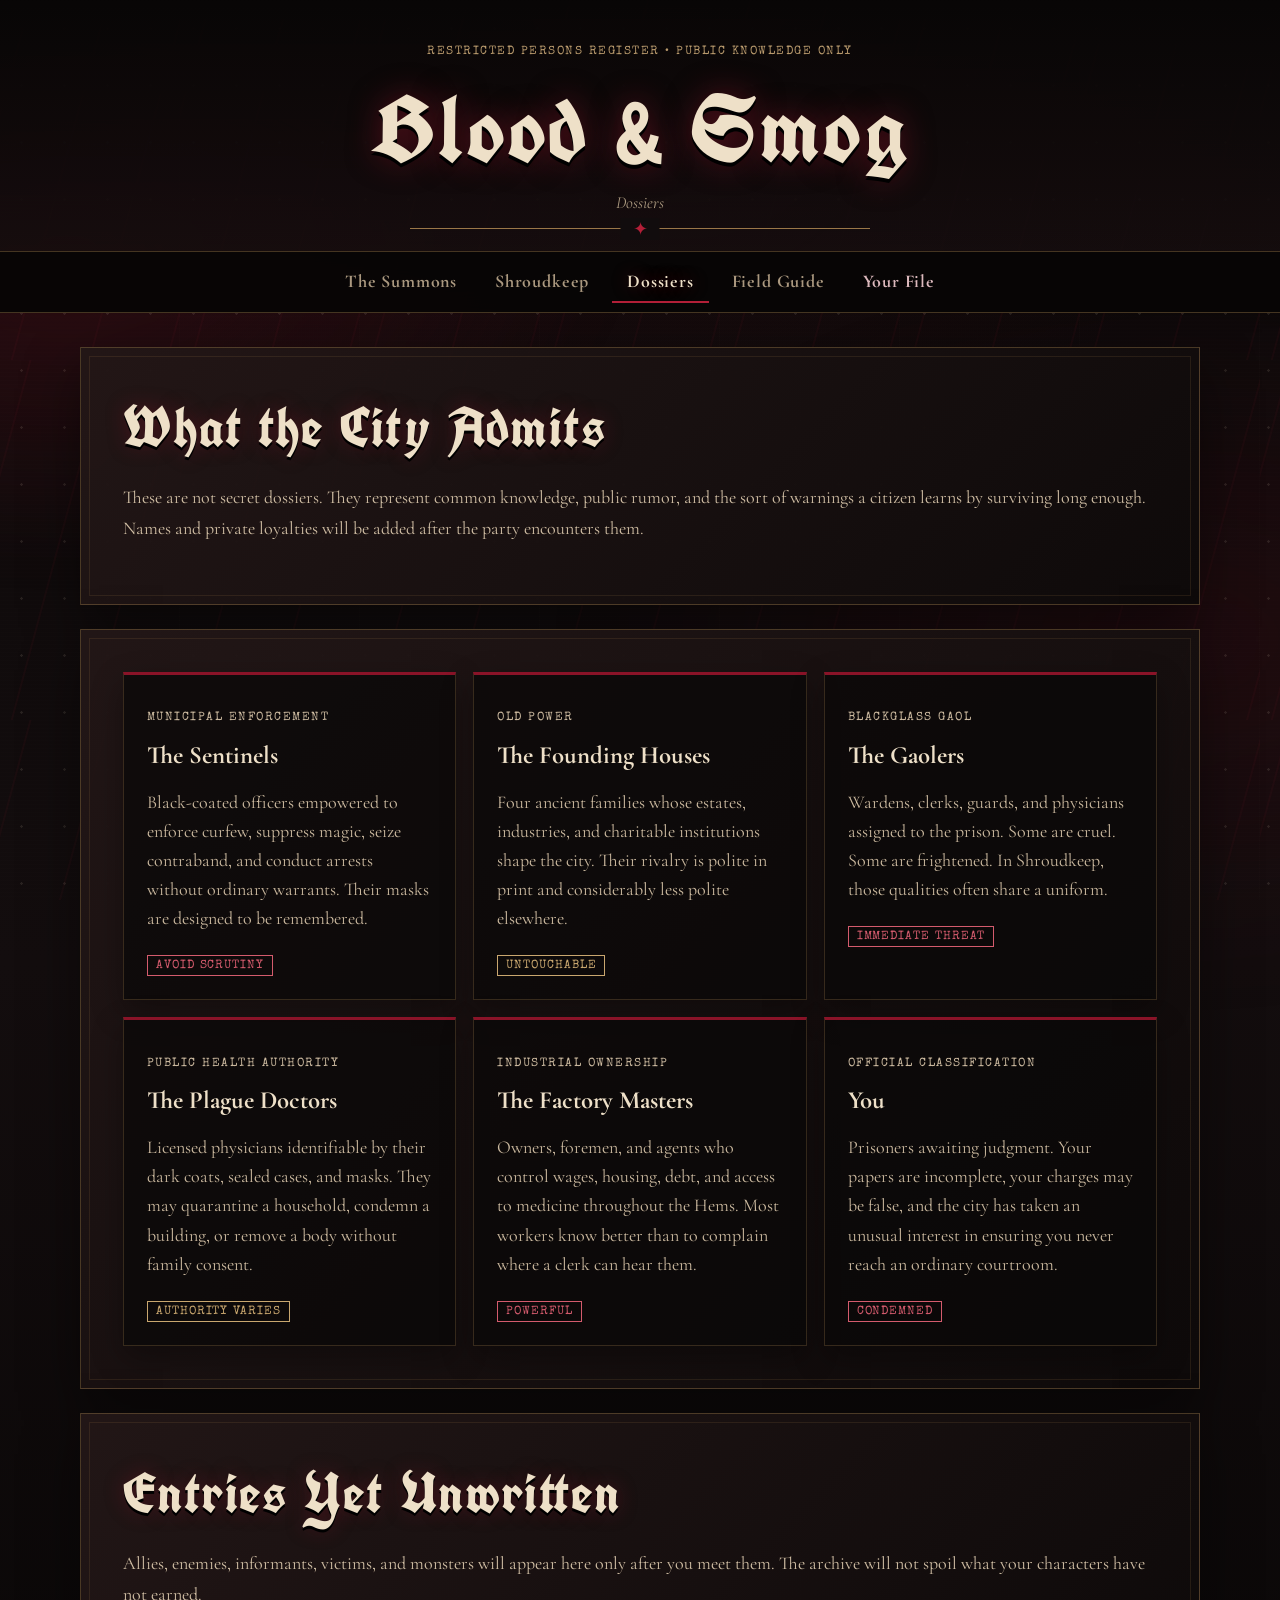
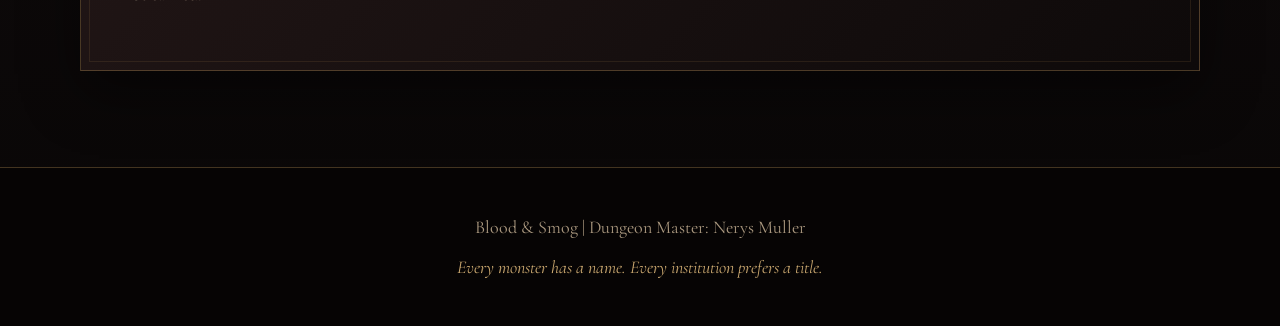
==== characters.html @ 16b52034 "Add files via upload" ====
<!doctype html>
<html lang="en"><head><meta charset="utf-8"><meta name="viewport" content="width=device-width, initial-scale=1">
<meta name="description" content="Public dossiers for Blood & Smog Session One"><title>Dossiers | Blood & Smog</title><link rel="stylesheet" href="styles.css"></head>
<body><div class="ash"></div><div class="blood-rain"></div><div class="page-transition" id="pageTransition"></div><div class="site-shell">
<header class="main-header"><p class="eyebrow">Restricted Persons Register • Public Knowledge Only</p><h1 class="title-main">Blood &amp; Smog</h1><p class="subtitle">Dossiers</p><div class="divider"></div></header>
<nav class="main-nav"><a href="home.html" class="nav-link">The Summons</a><a href="maps.html" class="nav-link">Shroudkeep</a><a href="characters.html" class="nav-link active">Dossiers</a><a href="quick-rules.html" class="nav-link">Field Guide</a><a href="players.html" class="nav-link special">Your File</a></nav>
<main class="container">
<section class="section"><h2>What the City Admits</h2><p>These are not secret dossiers. They represent common knowledge, public rumor, and the sort of warnings a citizen learns by surviving long enough. Names and private loyalties will be added after the party encounters them.</p></section>
<section class="section"><div class="dossier-grid">
<article class="dossier-card"><p class="record-label">Municipal enforcement</p><h3>The Sentinels</h3><p>Black-coated officers empowered to enforce curfew, suppress magic, seize contraband, and conduct arrests without ordinary warrants. Their masks are designed to be remembered.</p><span class="status status-danger">Avoid scrutiny</span></article>
<article class="dossier-card"><p class="record-label">Old power</p><h3>The Founding Houses</h3><p>Four ancient families whose estates, industries, and charitable institutions shape the city. Their rivalry is polite in print and considerably less polite elsewhere.</p><span class="status">Untouchable</span></article>
<article class="dossier-card"><p class="record-label">Blackglass Gaol</p><h3>The Gaolers</h3><p>Wardens, clerks, guards, and physicians assigned to the prison. Some are cruel. Some are frightened. In Shroudkeep, those qualities often share a uniform.</p><span class="status status-danger">Immediate threat</span></article>
<article class="dossier-card"><p class="record-label">Public health authority</p><h3>The Plague Doctors</h3><p>Licensed physicians identifiable by their dark coats, sealed cases, and masks. They may quarantine a household, condemn a building, or remove a body without family consent.</p><span class="status">Authority varies</span></article>
<article class="dossier-card"><p class="record-label">Industrial ownership</p><h3>The Factory Masters</h3><p>Owners, foremen, and agents who control wages, housing, debt, and access to medicine throughout the Hems. Most workers know better than to complain where a clerk can hear them.</p><span class="status status-danger">Powerful</span></article>
<article class="dossier-card"><p class="record-label">Official classification</p><h3>You</h3><p>Prisoners awaiting judgment. Your papers are incomplete, your charges may be false, and the city has taken an unusual interest in ensuring you never reach an ordinary courtroom.</p><span class="status status-danger">Condemned</span></article>
</div></section>
<section class="section"><h2>Entries Yet Unwritten</h2><p>Allies, enemies, informants, victims, and monsters will appear here only after you meet them. The archive will not spoil what your characters have not earned.</p></section>
</main>
<footer class="main-footer"><p>Blood &amp; Smog | Dungeon Master: Nerys Muller</p><p class="footer-quote">Every monster has a name. Every institution prefers a title.</p></footer></div><script src="script.js"></script></body></html>
---- styles.css ----
@import url('https://fonts.googleapis.com/css2?family=Cormorant+Garamond:ital,wght@0,400;0,500;0,600;0,700;1,400;1,600&family=Special+Elite&family=UnifrakturCook:wght@700&display=swap');

:root {
  --black: #090707;
  --coal: #151111;
  --coal-2: #211818;
  --paper: #d7c4a4;
  --paper-dim: #aa987f;
  --bone: #eee0c8;
  --blood: #8a1328;
  --blood-bright: #b31f38;
  --blood-dark: #3d0711;
  --brass: #9a7748;
  --line: rgba(154,119,72,.42);
  --shadow: rgba(0,0,0,.72);
  --content: 1120px;
}

* { box-sizing: border-box; }
html { scroll-behavior: smooth; }
body {
  margin: 0;
  min-height: 100vh;
  color: var(--paper);
  font-family: 'Cormorant Garamond', Georgia, serif;
  font-size: 18px;
  background:
    radial-gradient(circle at 50% -15%, rgba(138,19,40,.23), transparent 34%),
    linear-gradient(180deg, #0b0808 0%, #130d0e 50%, #080606 100%);
  overflow-x: hidden;
}
body::before {
  content: '';
  position: fixed;
  inset: 0;
  pointer-events: none;
  z-index: -3;
  background:
    repeating-linear-gradient(0deg, transparent 0 3px, rgba(255,255,255,.014) 4px),
    repeating-linear-gradient(90deg, transparent 0 179px, rgba(215,196,164,.025) 180px);
}
body::after {
  content: '';
  position: fixed;
  inset: -20%;
  pointer-events: none;
  z-index: -2;
  background:
    radial-gradient(ellipse at 18% 35%, rgba(138,19,40,.25), transparent 26%),
    radial-gradient(ellipse at 80% 65%, rgba(86,10,24,.22), transparent 30%),
    radial-gradient(ellipse at 52% 10%, rgba(255,255,255,.04), transparent 22%);
  filter: blur(30px);
  animation: bloodMist 20s ease-in-out infinite alternate;
}
@keyframes bloodMist { to { transform: translate3d(5%, -3%, 0) scale(1.08); } }

a { color: inherit; }
img { max-width: 100%; display: block; }
button, input, select, textarea { font: inherit; }

.site-shell { position: relative; z-index: 1; }
.container { width: min(var(--content), calc(100% - 30px)); margin: 0 auto; }

.ash,
.blood-rain {
  position: fixed;
  inset: 0;
  pointer-events: none;
  z-index: 0;
}
.ash {
  opacity: .12;
  background-image: radial-gradient(circle, #d8c9b1 0 1px, transparent 1.5px);
  background-size: 43px 57px;
  animation: ashFall 28s linear infinite;
}
.blood-rain {
  opacity: .08;
  background-image: repeating-linear-gradient(105deg, transparent 0 28px, rgba(179,31,56,.7) 29px 30px, transparent 31px 75px);
  background-size: 180px 360px;
  animation: rainMove 14s linear infinite;
}
@keyframes ashFall { to { background-position: 120px 380px; } }
@keyframes rainMove { to { background-position: 180px 360px; } }

.blackletter,
.title-main,
.landing-title,
.section h2,
.content-section h2,
.dashboard-section h3,
.login-container h2,
.map-title {
  font-family: 'UnifrakturCook', Georgia, serif;
  font-weight: 700;
  letter-spacing: .025em;
}

.main-header {
  text-align: center;
  padding: 34px 20px 22px;
  border-bottom: 1px solid var(--line);
  background: linear-gradient(180deg, rgba(8,6,6,.98), rgba(21,13,14,.9));
  box-shadow: 0 20px 50px rgba(0,0,0,.45);
}
.eyebrow,
.record-label,
.document-kicker,
.update-date {
  font-family: 'Special Elite', monospace;
  text-transform: uppercase;
  letter-spacing: .13em;
  color: #b99a6d;
  font-size: .72rem;
}
.title-main {
  margin: 4px 0 2px;
  color: var(--bone);
  font-size: clamp(3rem, 8vw, 5.8rem);
  text-shadow: 0 4px 0 #000, 0 0 30px rgba(138,19,40,.58);
}
.subtitle { margin: 0; color: var(--paper-dim); font-style: italic; font-size: 1.06rem; }
.divider { width: min(460px, 78%); margin: 15px auto 0; border-top: 1px solid var(--brass); position: relative; }
.divider::after { content:'✦'; position:absolute; left:50%; top:50%; transform:translate(-50%,-50%); background:#110c0d; color:var(--blood-bright); padding:0 12px; }

.main-nav {
  position: sticky;
  top: 0;
  z-index: 40;
  display: flex;
  justify-content: center;
  gap: 8px;
  padding: 9px 14px;
  background: rgba(8,6,6,.96);
  border-bottom: 1px solid var(--line);
  backdrop-filter: blur(12px);
}
.nav-link {
  text-decoration: none;
  padding: 9px 15px;
  color: var(--paper-dim);
  font-weight: 700;
  letter-spacing: .045em;
  border-bottom: 2px solid transparent;
  transition: .2s ease;
  white-space: nowrap;
}
.nav-link:hover,
.nav-link.active { color: var(--bone); border-color: var(--blood-bright); text-shadow: 0 0 15px rgba(179,31,56,.5); }
.nav-link.special { color: #dcb9bd; }

main { padding: 34px 0 72px; }
.section,
.content-section,
.dashboard-section,
.login-container {
  position: relative;
  padding: clamp(24px, 4vw, 42px);
  margin-bottom: 24px;
  background:
    linear-gradient(135deg, rgba(35,23,23,.96), rgba(14,10,10,.98)),
    repeating-linear-gradient(0deg, transparent 0 22px, rgba(215,196,164,.018) 23px);
  border: 1px solid var(--line);
  box-shadow: 0 22px 54px rgba(0,0,0,.46);
}
.section::before,
.content-section::before {
  content:'';
  position:absolute;
  inset:8px;
  border:1px solid rgba(154,119,72,.16);
  pointer-events:none;
}
.section h2,
.content-section h2,
.dashboard-section h3,
.login-container h2 {
  margin: 0 0 15px;
  color: var(--bone);
  font-size: clamp(2.1rem, 5vw, 3.5rem);
  text-shadow: 0 3px 0 #000, 0 0 20px rgba(138,19,40,.4);
}
.section p,
.content-section p { line-height: 1.72; color: #d0bea4; }

.intro-hero {
  position: relative;
  min-height: 470px;
  display: grid;
  align-items: end;
  overflow: hidden;
  margin-bottom: 26px;
  border: 1px solid var(--line);
  background:
    linear-gradient(180deg, rgba(7,5,5,.12), rgba(7,5,5,.96)),
    radial-gradient(circle at 50% 40%, rgba(138,19,40,.3), transparent 30%),
    repeating-linear-gradient(90deg, #1c1717 0 9px, #0b0909 10px 14px);
}
.intro-hero::before {
  content:'';
  position:absolute;
  inset:0;
  background:
    linear-gradient(90deg, transparent 0 15%, rgba(0,0,0,.72) 15% 18%, transparent 18% 38%, rgba(0,0,0,.72) 38% 41%, transparent 41% 61%, rgba(0,0,0,.72) 61% 64%, transparent 64% 84%, rgba(0,0,0,.72) 84% 87%, transparent 87%),
    repeating-linear-gradient(0deg, transparent 0 58px, rgba(154,119,72,.2) 59px 61px);
  opacity:.82;
}
.intro-hero::after {
  content:'BLACKGLASS GAOL • INTAKE 1891';
  position:absolute;
  top:34px;
  right:5%;
  color:rgba(199,60,79,.7);
  border:3px double rgba(179,31,56,.65);
  padding:9px 13px;
  transform:rotate(-6deg);
  font:700 .9rem 'Special Elite', monospace;
  letter-spacing:.11em;
}
.hero-content { position:relative; z-index:2; max-width:840px; padding:clamp(30px,7vw,70px); }
.hero-content h2 { margin:0 0 10px; font:700 clamp(3rem,8vw,6rem) 'UnifrakturCook', serif; color:var(--bone); text-shadow:0 5px 0 #000, 0 0 28px rgba(138,19,40,.55); }
.hero-text { font-size:1.18rem; line-height:1.7; color:#ead9c0; }

.card-grid,
.rule-grid,
.dossier-grid,
.dashboard-grid,
.stat-grid {
  display:grid;
  grid-template-columns:repeat(12,1fr);
  gap:17px;
}
.card,
.rule-card,
.dossier-card,
.stat-card {
  grid-column:span 4;
  padding:23px;
  background:rgba(9,7,7,.72);
  border:1px solid rgba(154,119,72,.3);
  border-top:3px solid var(--blood);
  box-shadow:0 12px 30px rgba(0,0,0,.32);
}
.card h3,
.rule-card h3,
.dossier-card h3,
.stat-card h4 {
  margin:0 0 8px;
  color:var(--bone);
  font-size:1.55rem;
}
.card p,
.rule-card p,
.dossier-card p { color:#cbb99f; line-height:1.62; }
.card-button,
.login-button,
.logout-button,
.save-button,
.dice-btn,
.note-action-btn,
.close-editor-btn {
  display:inline-block;
  border:1px solid var(--brass);
  background:linear-gradient(180deg, rgba(138,19,40,.88), rgba(61,7,17,.96));
  color:var(--bone);
  padding:10px 15px;
  text-decoration:none;
  cursor:pointer;
  transition:.2s ease;
}
.card-button:hover,
.login-button:hover,
.logout-button:hover,
.save-button:hover,
.dice-btn:hover,
.note-action-btn:hover { transform:translateY(-2px); filter:brightness(1.15); box-shadow:0 8px 20px rgba(0,0,0,.34); }

.warning-box { border-left:4px solid var(--blood-bright); padding:18px 20px; background:rgba(138,19,40,.12); margin:18px 0; }
.status { display:inline-block; padding:4px 8px; border:1px solid currentColor; color:#c9a76f; font:.72rem 'Special Elite', monospace; text-transform:uppercase; letter-spacing:.08em; }
.status-danger { color:#d45b6d; }
.status-known { color:#aeb78f; }
.redacted { color:transparent; background:#070606; padding:0 .2em; user-select:none; }
.redacted:hover { color:#d7c9b2; }

.update-list { display:grid; gap:13px; }
.update-item { padding:17px 19px; border-left:3px solid var(--blood); background:rgba(0,0,0,.24); }
.update-item p { margin:.35rem 0 0; }

/* Interactive map */
.map-frame { position:relative; padding:18px; background:#0c0909; border:1px solid var(--brass); box-shadow:0 24px 55px rgba(0,0,0,.5); }
.map-frame::before { content:''; position:absolute; inset:10px; border:1px solid rgba(154,119,72,.28); pointer-events:none; z-index:4; }
.interactive-map { position:relative; overflow:hidden; background:#151010; }
.interactive-map img { width:100%; filter:sepia(.35) contrast(1.15) brightness(.7) saturate(.75); transition:.4s ease; }
.interactive-map:hover img { filter:sepia(.2) contrast(1.15) brightness(.82) saturate(.85); }
.map-hotspot {
  position:absolute;
  z-index:5;
  width:28px;
  height:28px;
  border-radius:50%;
  border:2px solid #e3bd79;
  background:rgba(138,19,40,.86);
  color:#fff2dd;
  cursor:pointer;
  box-shadow:0 0 0 6px rgba(138,19,40,.18), 0 0 22px rgba(179,31,56,.65);
  animation:pulse 2.2s ease-in-out infinite;
}
.map-hotspot::after { content:attr(data-label); position:absolute; left:36px; top:50%; transform:translateY(-50%); width:max-content; max-width:180px; color:var(--bone); background:rgba(8,6,6,.9); border:1px solid var(--brass); padding:6px 9px; font-weight:700; opacity:0; pointer-events:none; transition:.2s ease; }
.map-hotspot:hover::after,
.map-hotspot:focus::after { opacity:1; }
@keyframes pulse { 50% { transform:scale(1.12); box-shadow:0 0 0 11px rgba(138,19,40,.06), 0 0 26px rgba(179,31,56,.78); } }
.map-details { margin-top:18px; min-height:180px; padding:24px; background:rgba(7,5,5,.75); border-left:4px solid var(--blood); }
.map-details h3 { margin:0 0 8px; color:var(--bone); font-size:1.8rem; }
.map-details p { margin:.45rem 0; }
.map-note-grid { display:grid; grid-template-columns:1fr 1fr; gap:18px; align-items:start; }
.map-note-grid img { border:1px solid var(--line); filter:sepia(.35) brightness(.82) contrast(1.08); }

/* Forms / player files */
.login-container { max-width:680px; margin:20px auto; }
.form-group { display:grid; gap:8px; margin-bottom:16px; }
label { color:#c9a76f; }
input, select, textarea { width:100%; padding:11px 12px; color:var(--bone); background:rgba(0,0,0,.42); border:1px solid rgba(154,119,72,.56); }
textarea { min-height:180px; resize:vertical; }
.player-dashboard { display:none; }
.player-dashboard.active { display:block; }
.dashboard-header { display:flex; align-items:center; justify-content:space-between; gap:14px; flex-wrap:wrap; margin-bottom:20px; }
.dashboard-section { grid-column:span 6; }
.dashboard-section.wide { grid-column:span 12; }
.stat-card { grid-column:span 4; }
.stat-card.large-card { grid-column:span 6; }
.abilities-grid { display:grid; grid-template-columns:repeat(3,1fr); gap:9px; }
.ability { text-align:center; border:1px solid rgba(154,119,72,.3); padding:9px; }
.ability-name { color:#c9a76f; font-size:.75rem; }
.ability-score { font-size:1.35rem; }
.attack-item, .saved-note-item, .history-item { padding:11px; margin:8px 0; background:rgba(0,0,0,.28); border-left:2px solid var(--blood); }
.dice-buttons, .saved-note-actions { display:flex; gap:8px; flex-wrap:wrap; }
.dice-result-display { text-align:center; padding:22px; margin:15px 0; border:1px solid var(--line); background:rgba(0,0,0,.3); }
.result-value { font-size:3rem; color:#cfad75; }
.note-editor { display:none; }
.note-editor.active { display:block; }
.note-editor-header { display:flex; justify-content:space-between; margin-bottom:10px; }
.new-note-form { display:flex; gap:10px; margin-bottom:14px; }
.new-note-form input { flex:1; }

.main-footer { text-align:center; padding:30px 18px; color:var(--paper-dim); border-top:1px solid var(--line); background:rgba(7,5,5,.96); }
.footer-quote { color:#c9a76f; font-style:italic; }

/* Letter splash */
.landing-page { display:grid; place-items:center; min-height:100vh; overflow:hidden; }
.newspaper-wall {
  position:fixed;
  inset:-10%;
  z-index:-2;
  display:grid;
  grid-template-columns:repeat(5, minmax(260px,1fr));
  gap:18px;
  opacity:.2;
  transform:rotate(-3deg) scale(1.08);
  animation:newsCrawl 34s linear infinite alternate;
}
.news-column { padding:20px; color:#bda98d; border:1px solid rgba(215,196,164,.2); background:#1a1414; font-size:.9rem; line-height:1.25; text-align:justify; }
.news-column h2 { margin:0 0 10px; font-family:'UnifrakturCook',serif; font-size:2rem; color:#ddc9aa; }
@keyframes newsCrawl { to { transform:translate3d(-4%,3%,0) rotate(-1deg) scale(1.1); } }
.landing-page::after {
  content:'';
  position:fixed;
  inset:0;
  z-index:-1;
  background:
    radial-gradient(circle at 50% 48%, transparent 0 18%, rgba(7,4,5,.7) 58%, #050303 100%),
    linear-gradient(180deg, rgba(138,19,40,.12), rgba(0,0,0,.78));
}
.letter {
  position:relative;
  width:min(620px, calc(100% - 34px));
  padding:clamp(34px,7vw,58px) clamp(28px,7vw,70px) 76px;
  text-align:center;
  color:#2c1a17;
  background:
    radial-gradient(circle at 18% 12%, rgba(112,49,35,.11), transparent 13%),
    radial-gradient(circle at 81% 76%, rgba(112,49,35,.13), transparent 18%),
    linear-gradient(135deg,#e0cfad,#c9b087);
  border:1px solid #8b6f48;
  box-shadow:0 30px 90px rgba(0,0,0,.86);
  transform:rotate(-.35deg);
}
.letter::before { content:''; position:absolute; inset:11px; border:1px solid rgba(89,54,36,.42); pointer-events:none; }
.letter::after { content:''; position:absolute; left:0; right:0; bottom:0; height:44px; background:linear-gradient(180deg,transparent,rgba(77,33,30,.12)); }
.landing-title { margin:4px 0 6px; font-size:clamp(3.6rem,11vw,6.5rem); color:#250c12; text-shadow:none; }
.landing-subtitle { margin:0 auto 18px; color:#5f4538; font-style:italic; }
.letter-copy { max-width:470px; margin:0 auto 24px; line-height:1.58; font-size:1.08rem; }
.seal-button {
  position:absolute;
  left:50%;
  bottom:-48px;
  transform:translateX(-50%);
  width:112px;
  height:112px;
  border-radius:50%;
  border:5px double #6b101f;
  background:radial-gradient(circle at 35% 25%, #b6374c, #741126 64%, #390810);
  color:#f1dcc5;
  font:700 .9rem 'UnifrakturCook',serif;
  letter-spacing:.035em;
  cursor:pointer;
  box-shadow:0 10px 0 #27070c,0 18px 40px rgba(0,0,0,.58);
  transition:.25s ease;
}
.seal-button:hover { transform:translateX(-50%) translateY(-4px) rotate(-3deg); filter:brightness(1.12); }
.transition-overlay { position:fixed; inset:0; z-index:999; background:#090506; opacity:0; pointer-events:none; transition:opacity .58s ease; }
.transition-overlay.active { opacity:1; pointer-events:all; }
.seal-crack { position:fixed; inset:0; z-index:1000; pointer-events:none; background:radial-gradient(circle,transparent 0 9%,rgba(220,188,143,.9) 9.2% 9.6%,transparent 9.9%); animation:crack .85s ease forwards; }
@keyframes crack { from{opacity:0;transform:scale(.35)} 30%{opacity:1} to{opacity:0;transform:scale(4)} }

.page-transition { position:fixed; inset:0; z-index:1000; background:#090506; opacity:0; pointer-events:none; transition:opacity .32s ease; }
.page-transition.active { opacity:1; pointer-events:all; }
.page-transition.active::after { content:'THE RECORD CLOSES'; position:absolute; inset:0; display:grid; place-items:center; color:#c9a76f; font:1rem 'Special Elite',monospace; letter-spacing:.15em; }

@media (max-width:900px) {
  .card,.rule-card,.dossier-card { grid-column:span 6; }
  .dashboard-section,.dashboard-section.wide { grid-column:span 12; }
  .stat-card,.stat-card.large-card { grid-column:span 6; }
  .map-note-grid { grid-template-columns:1fr; }
}
@media (max-width:680px) {
  body { font-size:17px; }
  .main-nav { justify-content:flex-start; overflow-x:auto; }
  .card,.rule-card,.dossier-card,.stat-card,.stat-card.large-card { grid-column:span 12; }
  .new-note-form { flex-direction:column; }
  .letter { padding-bottom:72px; }
  .map-hotspot::after { display:none; }
}
@media (prefers-reduced-motion: reduce) {
  *,*::before,*::after { animation-duration:.001ms !important; animation-iteration-count:1 !important; scroll-behavior:auto !important; }
}
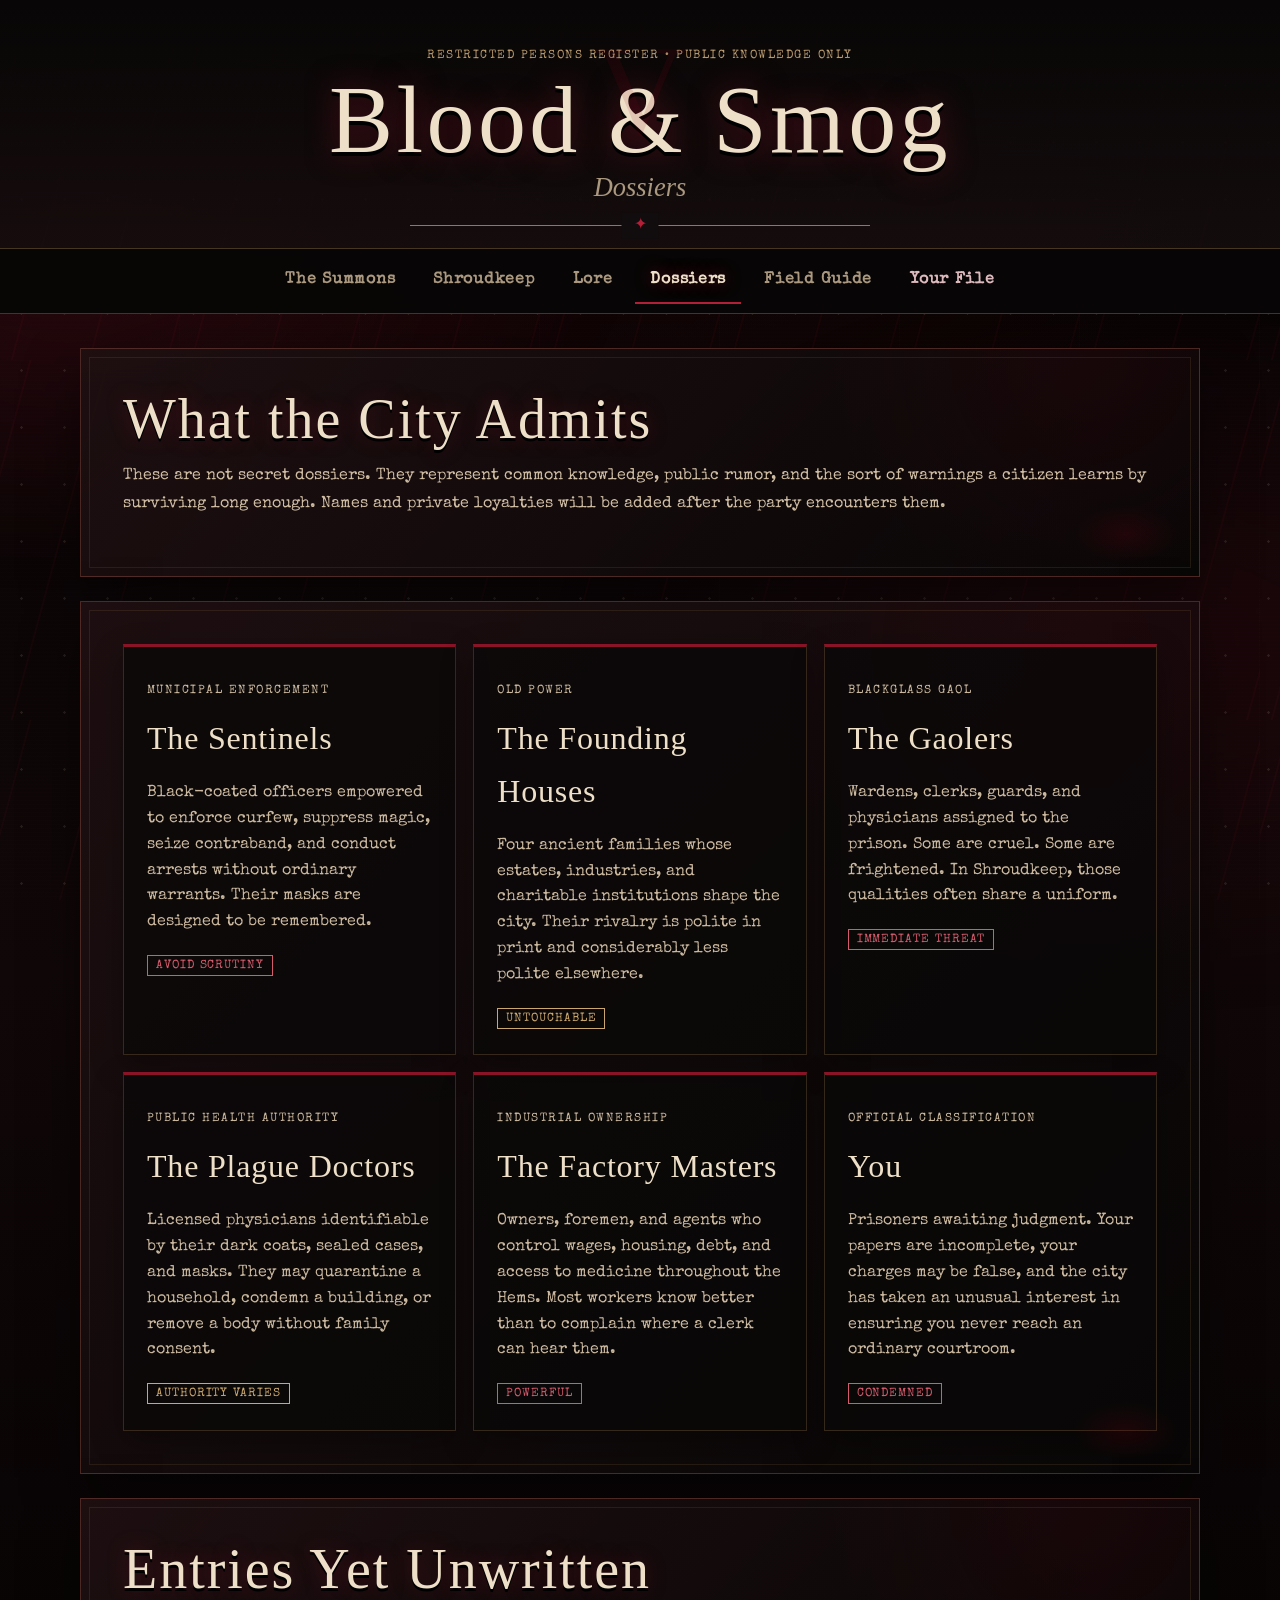
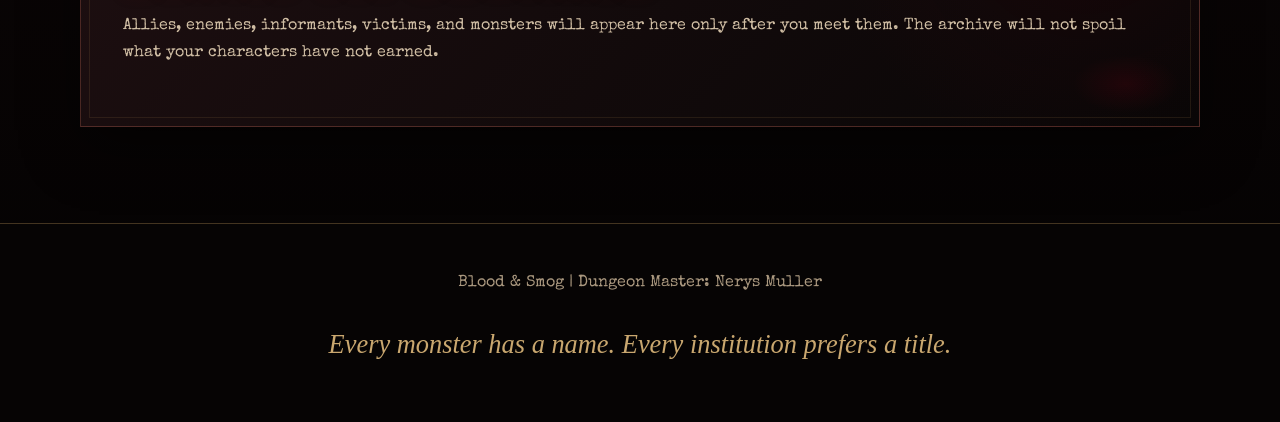
==== commit 2d7633cf: "Add files via upload" ====
--- a/characters.html
+++ b/characters.html
@@ -3,7 +3,7 @@
 <meta name="description" content="Public dossiers for Blood & Smog Session One"><title>Dossiers | Blood & Smog</title><link rel="stylesheet" href="styles.css"></head>
 <body><div class="ash"></div><div class="blood-rain"></div><div class="page-transition" id="pageTransition"></div><div class="site-shell">
 <header class="main-header"><p class="eyebrow">Restricted Persons Register • Public Knowledge Only</p><h1 class="title-main">Blood &amp; Smog</h1><p class="subtitle">Dossiers</p><div class="divider"></div></header>
-<nav class="main-nav"><a href="home.html" class="nav-link">The Summons</a><a href="maps.html" class="nav-link">Shroudkeep</a><a href="characters.html" class="nav-link active">Dossiers</a><a href="quick-rules.html" class="nav-link">Field Guide</a><a href="players.html" class="nav-link special">Your File</a></nav>
+<nav class="main-nav"><a href="home.html" class="nav-link">The Summons</a><a href="maps.html" class="nav-link">Shroudkeep</a><a href="lore.html" class="nav-link">Lore</a><a href="characters.html" class="nav-link active">Dossiers</a><a href="quick-rules.html" class="nav-link">Field Guide</a><a href="players.html" class="nav-link special">Your File</a></nav>
 <main class="container">
 <section class="section"><h2>What the City Admits</h2><p>These are not secret dossiers. They represent common knowledge, public rumor, and the sort of warnings a citizen learns by surviving long enough. Names and private loyalties will be added after the party encounters them.</p></section>
 <section class="section"><div class="dossier-grid">
--- a/styles.css
+++ b/styles.css
@@ -433,3 +433,184 @@
 @media (prefers-reduced-motion: reduce) {
   *,*::before,*::after { animation-duration:.001ms !important; animation-iteration-count:1 !important; scroll-behavior:auto !important; }
 }
+
+/* === Vampiric Victorian revision === */
+@import url('https://fonts.googleapis.com/css2?family=Estonia&family=Jim+Nightshade&family=Special+Elite&display=swap');
+
+body {
+  font-family: 'Special Elite', 'Courier New', monospace;
+  font-size: 16px;
+  line-height: 1.65;
+  background:
+    radial-gradient(circle at 50% -10%, rgba(116,0,20,.25), transparent 32%),
+    linear-gradient(180deg, #050303 0%, #100708 48%, #030202 100%);
+}
+
+.blackletter,
+.title-main,
+.landing-title,
+.section h2,
+.content-section h2,
+.dashboard-section h3,
+.login-container h2,
+.map-title,
+.hero-content h2 {
+  font-family: 'Jim Nightshade', Georgia, serif;
+  font-weight: 400;
+  letter-spacing: .035em;
+}
+
+.title-main {
+  font-size: clamp(3.2rem, 8vw, 6rem);
+  line-height: .92;
+}
+.section h2,
+.content-section h2,
+.dashboard-section h3,
+.login-container h2 { line-height: 1; }
+.card h3,
+.rule-card h3,
+.dossier-card h3,
+.map-details h3,
+.stat-card h4 {
+  font-family: 'Jim Nightshade', Georgia, serif;
+  font-size: 2rem;
+  font-weight: 400;
+  letter-spacing: .025em;
+}
+.subtitle,
+.landing-subtitle,
+.footer-quote { font-family: 'Estonia', cursive; font-size: 1.65rem; }
+
+/* Animated bloodied newspaper wall */
+.landing-page {
+  background: #080404;
+  overflow: hidden;
+}
+.newspaper-wall {
+  position: fixed;
+  inset: -8%;
+  display: grid;
+  grid-template-columns: repeat(5, minmax(250px, 1fr));
+  gap: 16px;
+  padding: 22px;
+  background: #17100d;
+  transform: rotate(-1.1deg) scale(1.08);
+  animation: newspaperDrift 28s ease-in-out infinite alternate;
+}
+.newspaper-wall::before,
+.newspaper-wall::after {
+  content: '';
+  position: absolute;
+  inset: 0;
+  pointer-events: none;
+}
+.newspaper-wall::before {
+  background:
+    radial-gradient(circle at 12% 22%, rgba(92,0,12,.9) 0 18px, rgba(92,0,12,.58) 19px 34px, transparent 35px),
+    radial-gradient(ellipse at 83% 17%, rgba(120,0,18,.72) 0 28px, transparent 31px),
+    radial-gradient(circle at 72% 76%, rgba(76,0,10,.82) 0 11px, transparent 14px),
+    radial-gradient(ellipse at 25% 86%, rgba(122,0,22,.62) 0 40px, transparent 45px),
+    linear-gradient(104deg, transparent 0 62%, rgba(92,0,13,.35) 62.3% 63.2%, transparent 63.5%);
+  mix-blend-mode: multiply;
+  animation: bloodPulse 7s ease-in-out infinite alternate;
+  z-index: 3;
+}
+.newspaper-wall::after {
+  background:
+    repeating-linear-gradient(0deg, transparent 0 3px, rgba(0,0,0,.055) 4px),
+    radial-gradient(circle at center, transparent 20%, rgba(0,0,0,.78) 100%);
+  z-index: 4;
+}
+.news-column {
+  position: relative;
+  min-height: 120vh;
+  padding: 30px 24px;
+  color: #271a16;
+  background:
+    linear-gradient(rgba(224,207,171,.93), rgba(183,157,119,.9)),
+    repeating-linear-gradient(90deg, transparent 0 2px, rgba(70,45,30,.04) 3px);
+  border: 1px solid #7a6047;
+  box-shadow: 0 8px 30px rgba(0,0,0,.55);
+  filter: sepia(.45) contrast(1.08);
+  animation: paperFlutter 9s ease-in-out infinite alternate;
+}
+.news-column:nth-child(even) { animation-delay: -4s; transform: translateY(-4%); }
+.news-column:nth-child(3n) { animation-delay: -7s; }
+.news-column::before {
+  content:'';
+  position:absolute;
+  width:90px;height:130px;
+  right:-18px;top:28%;
+  background: radial-gradient(ellipse, rgba(112,0,17,.78) 0 20%, rgba(112,0,17,.38) 30%, transparent 68%);
+  transform: rotate(18deg);
+  opacity:.75;
+}
+.news-column h2 { font-family: Georgia, serif; letter-spacing:.03em; border-bottom:3px double #38251d; }
+@keyframes newspaperDrift { to { transform: rotate(.8deg) scale(1.12) translate3d(-1.5%,1.2%,0); } }
+@keyframes paperFlutter { to { transform: translateY(10px) rotate(.25deg); } }
+@keyframes bloodPulse { from { opacity:.74; } to { opacity:1; filter:saturate(1.2); } }
+
+.letter {
+  width: min(560px, calc(100% - 34px));
+  max-height: 82vh;
+  padding: clamp(28px, 5vw, 48px);
+  background:
+    radial-gradient(circle at 78% 18%, rgba(104,0,16,.11), transparent 18%),
+    linear-gradient(145deg, #dcc8a2, #bda77f);
+  color: #281813;
+  border: 1px solid #72533e;
+  box-shadow: 0 30px 100px rgba(0,0,0,.86), inset 0 0 60px rgba(72,34,22,.13);
+  transform: rotate(-.5deg);
+}
+.landing-title { font-size: clamp(4rem, 11vw, 7rem); line-height:.85; }
+.landing-subtitle { margin-top:.25rem; }
+.letter-copy { font-size:.95rem; line-height:1.58; }
+
+/* Richer vampiric details */
+.main-header::after {
+  content:'V';
+  position:absolute;
+  left:50%; top:17px;
+  transform:translateX(-50%);
+  color:rgba(139,0,25,.12);
+  font:400 8rem 'Jim Nightshade', serif;
+  pointer-events:none;
+}
+.main-header { position:relative; overflow:hidden; }
+.section,
+.content-section,
+.dashboard-section,
+.login-container {
+  background:
+    radial-gradient(circle at 90% 5%, rgba(104,0,17,.12), transparent 25%),
+    linear-gradient(135deg, rgba(30,15,17,.97), rgba(8,6,6,.99));
+  border-color: rgba(130,70,60,.52);
+}
+.section::after,
+.content-section::after {
+  content:'';
+  position:absolute;
+  width:110px;height:60px;
+  right:18px;bottom:12px;
+  background:radial-gradient(ellipse, rgba(112,0,18,.2), transparent 68%);
+  pointer-events:none;
+}
+
+.vintage-map-image {
+  width:100%;
+  max-height:720px;
+  object-fit:cover;
+  filter: sepia(.72) grayscale(.2) contrast(1.18) brightness(.72);
+  border:1px solid rgba(154,119,72,.65);
+  box-shadow:0 18px 50px rgba(0,0,0,.65), inset 0 0 40px rgba(90,0,16,.25);
+}
+.country-map { object-fit:contain; background:#d1bea0; }
+.map-credit { font-size:.72rem; color:var(--paper-dim); margin-top:10px; }
+
+@media (max-width: 760px) {
+  .main-nav { justify-content:flex-start; overflow-x:auto; }
+  .nav-link { padding:8px 11px; font-size:.82rem; }
+  .newspaper-wall { grid-template-columns:repeat(3, minmax(240px,1fr)); }
+  .letter { max-height:none; }
+}
